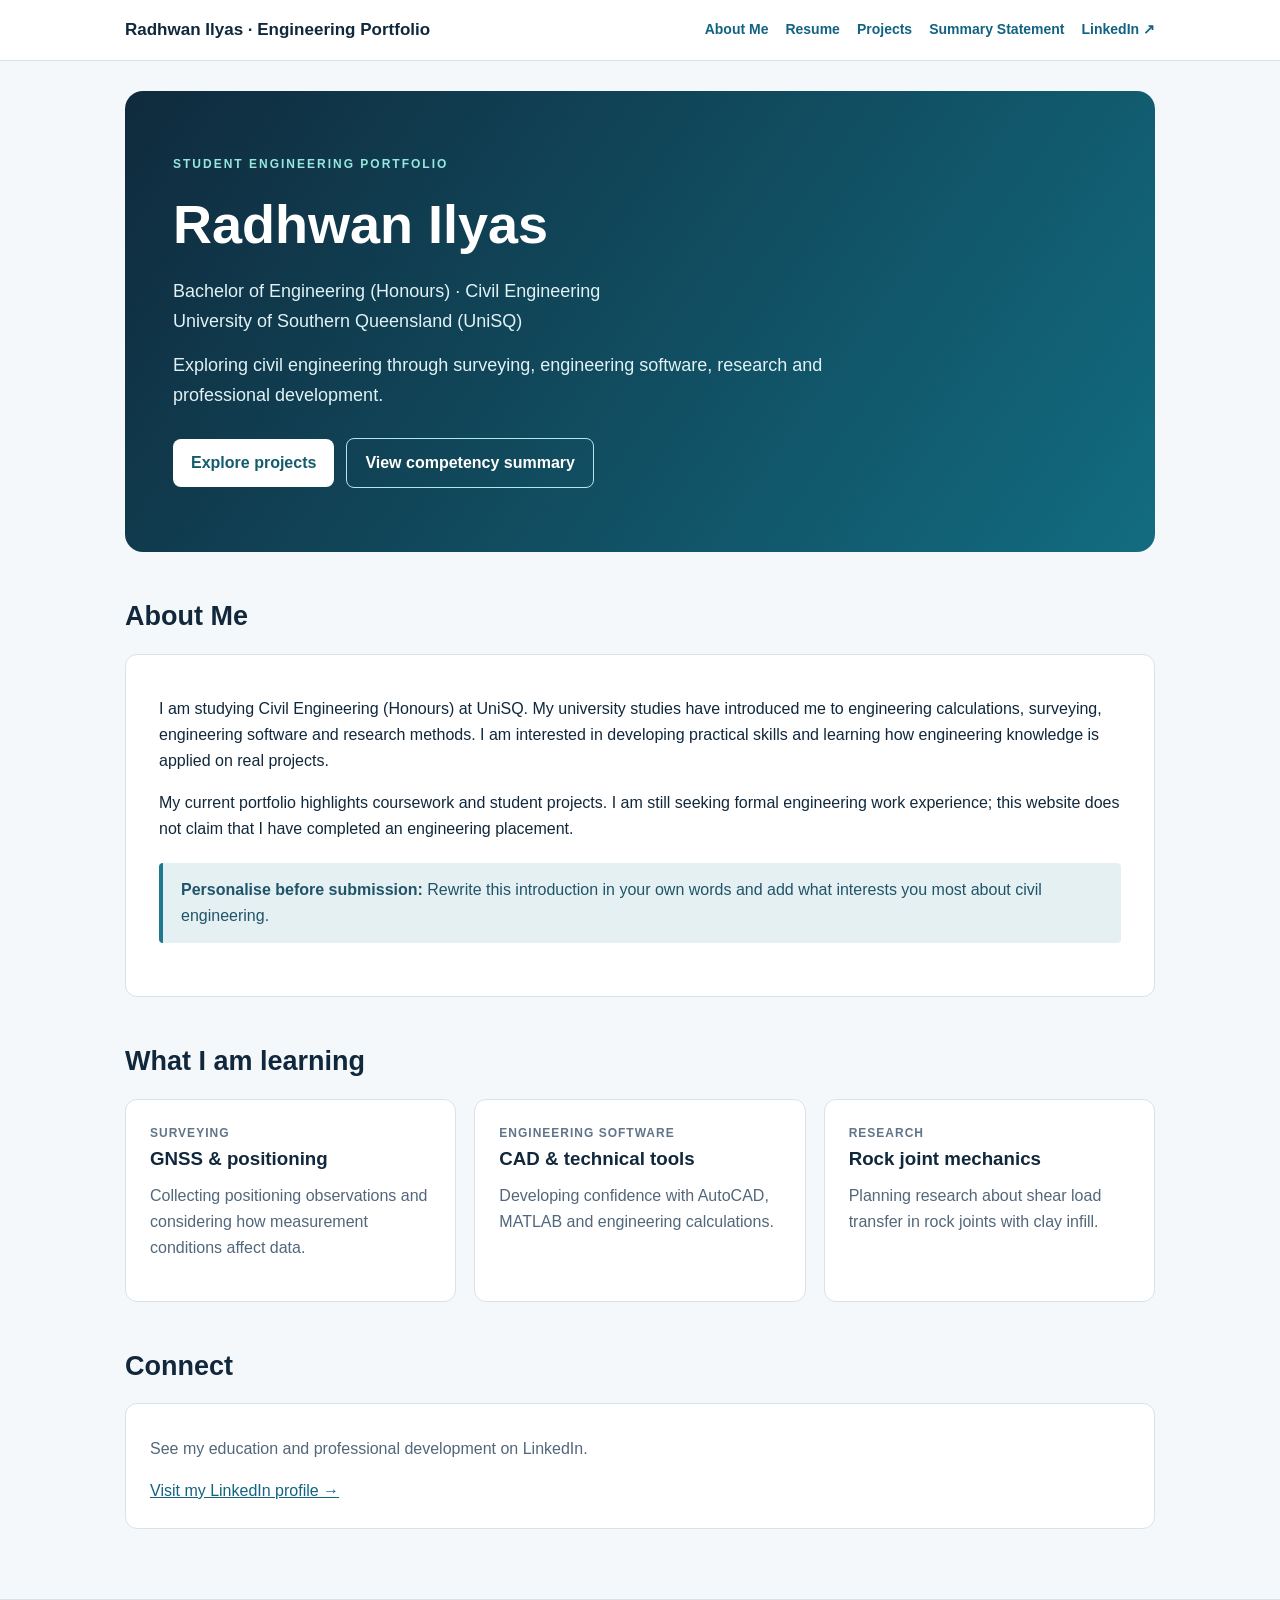
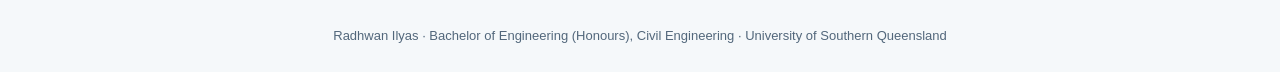
==== index.html @ 9db8bf27 "Add files via upload" ====
<!DOCTYPE html><html lang="en"><head><meta charset="utf-8"><meta name="viewport" content="width=device-width,initial-scale=1"><meta name="description" content="Civil engineering student digital portfolio"><title>About Me | Radhwan Ilyas</title><link rel="stylesheet" href="style.css"></head><body><header><nav><strong>Radhwan Ilyas · Engineering Portfolio</strong><div class="links"><a href="index.html">About Me</a><a href="resume.html">Resume</a><a href="projects.html">Projects</a><a href="summary.html">Summary Statement</a><a href="https://www.linkedin.com/in/radhwan-ilyas-54989a44a" target="_blank" rel="noopener">LinkedIn ↗</a></div></nav></header><main><section class="hero"><div class="eyebrow">Student engineering portfolio</div><h1>Radhwan Ilyas</h1><p>Bachelor of Engineering (Honours) · Civil Engineering<br>University of Southern Queensland (UniSQ)</p><p>Exploring civil engineering through surveying, engineering software, research and professional development.</p><a class="button" href="projects.html">Explore projects</a><a class="button outline" href="summary.html">View competency summary</a></section><section class="section"><h2>About Me</h2><div class="plain"><p>I am studying Civil Engineering (Honours) at UniSQ. My university studies have introduced me to engineering calculations, surveying, engineering software and research methods. I am interested in developing practical skills and learning how engineering knowledge is applied on real projects.</p><p>My current portfolio highlights coursework and student projects. I am still seeking formal engineering work experience; this website does not claim that I have completed an engineering placement.</p><div class="banner"><strong>Personalise before submission:</strong> Rewrite this introduction in your own words and add what interests you most about civil engineering.</div></div></section><section class="section"><h2>What I am learning</h2><div class="grid three"><div class="card"><div class="tag">Surveying</div><h3>GNSS &amp; positioning</h3><p>Collecting positioning observations and considering how measurement conditions affect data.</p></div><div class="card"><div class="tag">Engineering software</div><h3>CAD &amp; technical tools</h3><p>Developing confidence with AutoCAD, MATLAB and engineering calculations.</p></div><div class="card"><div class="tag">Research</div><h3>Rock joint mechanics</h3><p>Planning research about shear load transfer in rock joints with clay infill.</p></div></div></section><section class="section"><h2>Connect</h2><div class="card"><p>See my education and professional development on LinkedIn.</p><a href="https://www.linkedin.com/in/radhwan-ilyas-54989a44a" target="_blank" rel="noopener">Visit my LinkedIn profile →</a></div></section></main><footer class="footer">Radhwan Ilyas · Bachelor of Engineering (Honours), Civil Engineering · University of Southern Queensland</footer></body></html>
---- style.css ----
:root{--ink:#11283c;--muted:#52677b;--blue:#145e80;--teal:#167f83;--paper:#f5f8fa;--line:#d8e2eb;--white:#fff}
*{box-sizing:border-box}html{scroll-behavior:smooth}body{margin:0;font-family:Arial,Helvetica,sans-serif;color:var(--ink);background:var(--paper);line-height:1.65}a{color:#126381}a:hover{text-decoration:underline}
header{background:#fff;border-bottom:1px solid var(--line);position:sticky;top:0;z-index:2}nav{max-width:1080px;margin:auto;padding:16px 25px;display:flex;align-items:center;justify-content:space-between;gap:15px;flex-wrap:wrap}nav strong{color:var(--ink);font-size:17px}nav .links{display:flex;gap:17px;flex-wrap:wrap}nav a{text-decoration:none;font-size:14px;font-weight:bold}main{max-width:1080px;margin:auto;padding:30px 25px 70px}.hero{background:linear-gradient(125deg,#102a3d,#126c80);color:white;border-radius:18px;padding:64px 48px}.hero h1{font-size:clamp(30px,5vw,54px);margin:5px 0}.eyebrow{text-transform:uppercase;letter-spacing:2px;font-size:12px;font-weight:bold;color:#95e8dd}.hero p{max-width:680px;font-size:18px;color:#e0f2f5}.button{display:inline-block;background:#fff;color:#145b6e;padding:11px 18px;border-radius:8px;text-decoration:none;font-weight:bold;margin:12px 12px 0 0}.button.outline{background:transparent;color:#fff;border:1px solid #b6e6ed}.section{margin-top:42px}h2{font-size:27px;margin:0 0 15px}h3{margin:0 0 8px}p{margin:8px 0 15px}.lead{color:var(--muted);max-width:750px}.grid{display:grid;grid-template-columns:repeat(2,minmax(0,1fr));gap:18px}.three{grid-template-columns:repeat(3,minmax(0,1fr))}.card{background:#fff;border:1px solid var(--line);border-radius:12px;padding:24px}.card p,.muted{color:var(--muted)}.pill{display:inline-block;padding:4px 10px;border-radius:30px;background:#e3f2f4;color:#146978;font-size:12px;font-weight:bold;margin:0 6px 7px 0}.tag{font-size:12px;color:#607589;font-weight:bold;text-transform:uppercase;letter-spacing:1px}.footer{border-top:1px solid var(--line);color:var(--muted);font-size:13px;text-align:center;padding:25px}.banner{background:#e5f0f2;color:#20546a;border-left:4px solid #1e788e;padding:14px 18px;margin:20px 0;border-radius:4px}.plain{background:#fff;padding:33px;border-radius:12px;border:1px solid var(--line)}table{border-collapse:collapse;width:100%;background:#fff;font-size:14px}th,td{text-align:left;padding:13px;border-bottom:1px solid var(--line);vertical-align:top}th{background:#173b50;color:white}tr:nth-child(even){background:#f0f5f8}.post{max-width:780px}.post h1{font-size:38px;line-height:1.2}.crumb{font-size:14px;margin-bottom:20px}.prompt{border:1px dashed #a0bac5;border-radius:8px;background:#f8fbfd;padding:18px;margin-top:18px}.print-note{font-size:13px;color:#6c7a86}@media(max-width:680px){.grid,.three{grid-template-columns:1fr}.hero{padding:38px 24px}nav{display:block}nav .links{margin-top:10px;gap:12px}main{padding:22px 15px 50px}th,td{padding:9px;font-size:12px}}@media print{header,.print-note,.no-print{display:none!important}body{background:white}main{padding:0;max-width:100%}.plain{border:0;padding:0}a{color:#11283c}table{font-size:11px}tr{break-inside:avoid}}
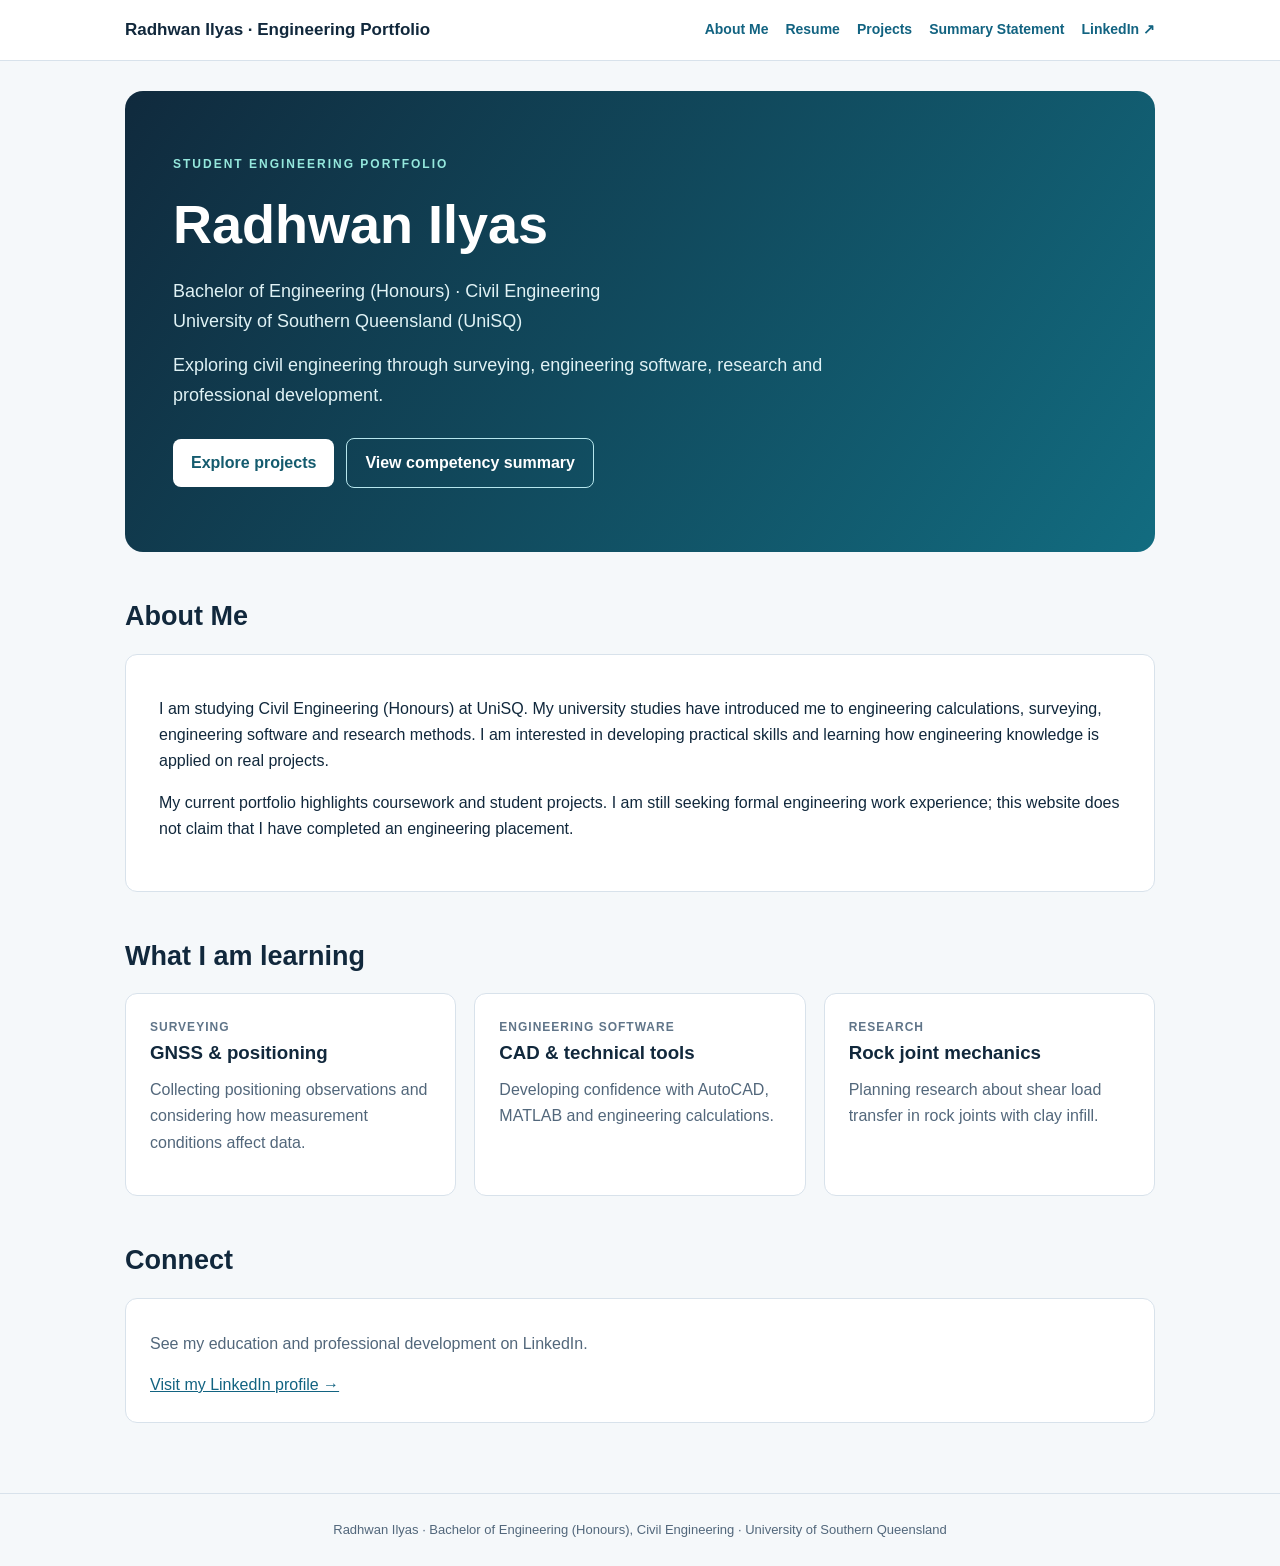
==== commit f58fc8ea: "Add files via upload" ====
--- a/index.html
+++ b/index.html
@@ -1 +1,2 @@
-<!DOCTYPE html><html lang="en"><head><meta charset="utf-8"><meta name="viewport" content="width=device-width,initial-scale=1"><meta name="description" content="Civil engineering student digital portfolio"><title>About Me | Radhwan Ilyas</title><link rel="stylesheet" href="style.css"></head><body><header><nav><strong>Radhwan Ilyas · Engineering Portfolio</strong><div class="links"><a href="index.html">About Me</a><a href="resume.html">Resume</a><a href="projects.html">Projects</a><a href="summary.html">Summary Statement</a><a href="https://www.linkedin.com/in/radhwan-ilyas-54989a44a" target="_blank" rel="noopener">LinkedIn ↗</a></div></nav></header><main><section class="hero"><div class="eyebrow">Student engineering portfolio</div><h1>Radhwan Ilyas</h1><p>Bachelor of Engineering (Honours) · Civil Engineering<br>University of Southern Queensland (UniSQ)</p><p>Exploring civil engineering through surveying, engineering software, research and professional development.</p><a class="button" href="projects.html">Explore projects</a><a class="button outline" href="summary.html">View competency summary</a></section><section class="section"><h2>About Me</h2><div class="plain"><p>I am studying Civil Engineering (Honours) at UniSQ. My university studies have introduced me to engineering calculations, surveying, engineering software and research methods. I am interested in developing practical skills and learning how engineering knowledge is applied on real projects.</p><p>My current portfolio highlights coursework and student projects. I am still seeking formal engineering work experience; this website does not claim that I have completed an engineering placement.</p><div class="banner"><strong>Personalise before submission:</strong> Rewrite this introduction in your own words and add what interests you most about civil engineering.</div></div></section><section class="section"><h2>What I am learning</h2><div class="grid three"><div class="card"><div class="tag">Surveying</div><h3>GNSS &amp; positioning</h3><p>Collecting positioning observations and considering how measurement conditions affect data.</p></div><div class="card"><div class="tag">Engineering software</div><h3>CAD &amp; technical tools</h3><p>Developing confidence with AutoCAD, MATLAB and engineering calculations.</p></div><div class="card"><div class="tag">Research</div><h3>Rock joint mechanics</h3><p>Planning research about shear load transfer in rock joints with clay infill.</p></div></div></section><section class="section"><h2>Connect</h2><div class="card"><p>See my education and professional development on LinkedIn.</p><a href="https://www.linkedin.com/in/radhwan-ilyas-54989a44a" target="_blank" rel="noopener">Visit my LinkedIn profile →</a></div></section></main><footer class="footer">Radhwan Ilyas · Bachelor of Engineering (Honours), Civil Engineering · University of Southern Queensland</footer></body></html>+<!DOCTYPE html>
+<html lang="en"><head><meta charset="utf-8"/><meta content="width=device-width,initial-scale=1" name="viewport"/><meta content="Civil engineering student digital portfolio" name="description"/><title>About Me | Radhwan Ilyas</title><link href="style.css" rel="stylesheet"/></head><body><header><nav><strong>Radhwan Ilyas · Engineering Portfolio</strong><div class="links"><a href="index.html">About Me</a><a href="resume.html">Resume</a><a href="projects.html">Projects</a><a href="summary.html">Summary Statement</a><a href="https://www.linkedin.com/in/radhwan-ilyas-54989a44a" rel="noopener" target="_blank">LinkedIn ↗</a></div></nav></header><main><section class="hero"><div class="eyebrow">Student engineering portfolio</div><h1>Radhwan Ilyas</h1><p>Bachelor of Engineering (Honours) · Civil Engineering<br/>University of Southern Queensland (UniSQ)</p><p>Exploring civil engineering through surveying, engineering software, research and professional development.</p><a class="button" href="projects.html">Explore projects</a><a class="button outline" href="summary.html">View competency summary</a></section><section class="section"><h2>About Me</h2><div class="plain"><p>I am studying Civil Engineering (Honours) at UniSQ. My university studies have introduced me to engineering calculations, surveying, engineering software and research methods. I am interested in developing practical skills and learning how engineering knowledge is applied on real projects.</p><p>My current portfolio highlights coursework and student projects. I am still seeking formal engineering work experience; this website does not claim that I have completed an engineering placement.</p></div></section><section class="section"><h2>What I am learning</h2><div class="grid three"><div class="card"><div class="tag">Surveying</div><h3>GNSS &amp; positioning</h3><p>Collecting positioning observations and considering how measurement conditions affect data.</p></div><div class="card"><div class="tag">Engineering software</div><h3>CAD &amp; technical tools</h3><p>Developing confidence with AutoCAD, MATLAB and engineering calculations.</p></div><div class="card"><div class="tag">Research</div><h3>Rock joint mechanics</h3><p>Planning research about shear load transfer in rock joints with clay infill.</p></div></div></section><section class="section"><h2>Connect</h2><div class="card"><p>See my education and professional development on LinkedIn.</p><a href="https://www.linkedin.com/in/radhwan-ilyas-54989a44a" rel="noopener" target="_blank">Visit my LinkedIn profile →</a></div></section></main><footer class="footer">Radhwan Ilyas · Bachelor of Engineering (Honours), Civil Engineering · University of Southern Queensland</footer></body></html>
